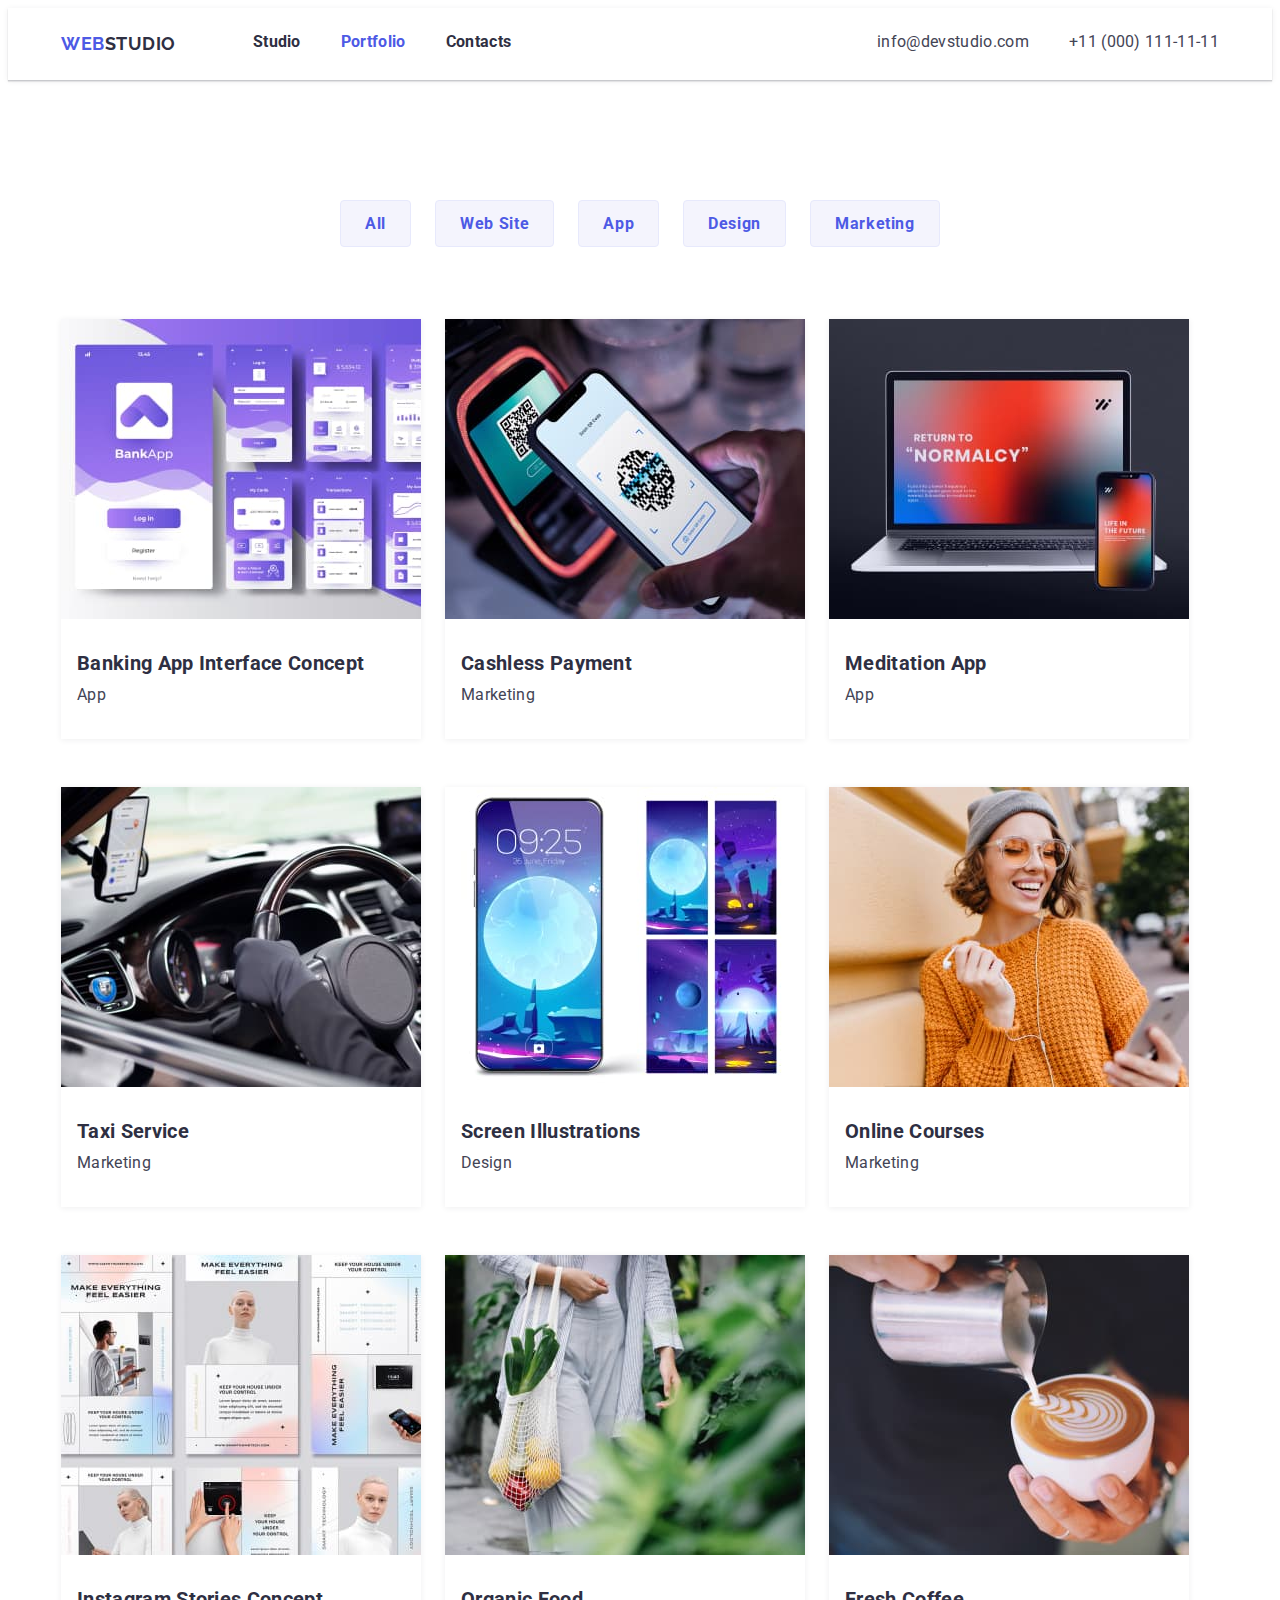
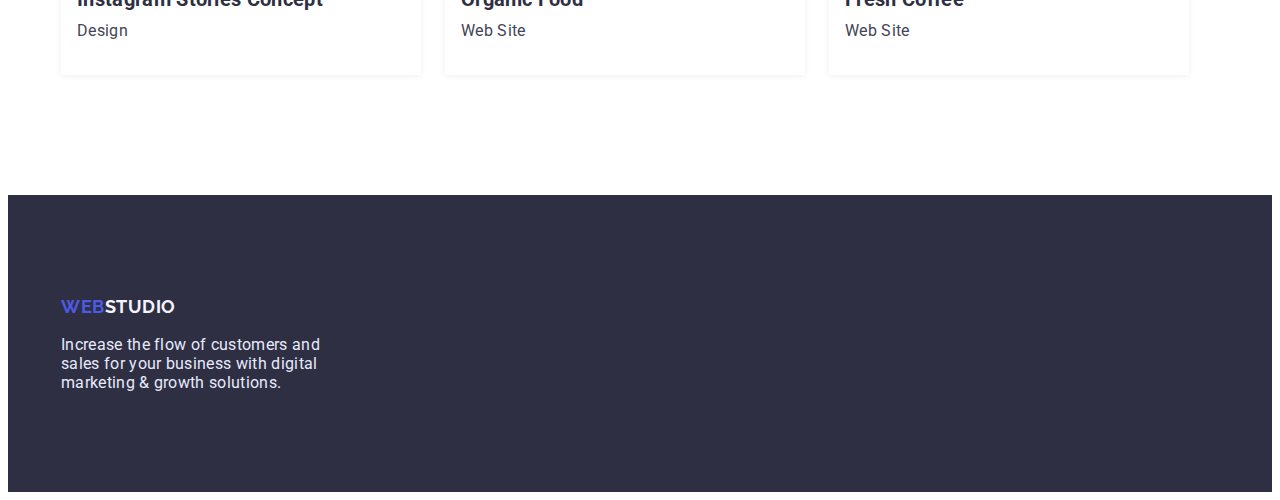
==== portfolio.html @ 912d0351 "cloned" ====
<!DOCTYPE html>
<html lang="en">
  <head>
    <meta charset="UTF-8" />
    <meta http-equiv="X-UA-Compatible" content="IE=edge" />
    <meta name="viewport" content="width=device-width, initial-scale=1.0" />
    <title>Portfolio</title>
    <link
      rel="stylesheet"
      href="https://cdnjs.cloudflare.com/ajax/libs/modern-normalize/1.1.0/modern-normalize.min.css"
      integrity="sha512-wpPYUAdjBVSE4KJnH1VR1HeZfpl1ub8YT/NKx4PuQ5NmX2tKuGu6U/JRp5y+Y8XG2tV+wKQpNHVUX03MfMFn9Q=="
      crossorigin="anonymous"
      referrerpolicy="no-referrer"
    />
    <link rel="preconnect" href="https://fonts.googleapis.com" />
    <link rel="preconnect" href="https://fonts.gstatic.com" crossorigin />
    <link
      href="https://fonts.googleapis.com/css2?family=Raleway:wght@800&family=Roboto:wght@400;700;900&display=swap"
      rel="stylesheet"
    />
    <link rel="stylesheet" href="./css/styles.css" />
  </head>
  <body>
    <!-- header -->
    <header>
      <div class="container header">
        <a href="./index.html" class="logo">Web<span class="logo-header">Studio</span></a>
        <nav class="navigation">
          <ul class="nav-list">
            <li>
              <a href="./index.html" class="nav-global">Studio</a>
            </li>
            <li>
              <a href="./portfolio.html" class="nav-global current">Portfolio</a>
            </li>
            <li>
              <a href="#" class="nav-global">Contacts</a>
            </li>
          </ul>
        </nav>
        <ul class="contacts">
          <li><a href="mailto:info@devstudio.com" class="contact">info@devstudio.com</a></li>
          <li><a href="tel:+110001111111" class="contact">+11 (000) 111-11-11</a></li>
        </ul>
      </div>
    </header>
    <!-- main content -->
    <main>
      <section class="section portfolio">
        <div class="container">
          <h1 class="visually-hidden">Portfolio</h1>
          <ul class="nav-local">
            <li><button class="buttons" type="button">All</button></li>
            <li><button class="buttons" type="button">Web Site</button></li>
            <li><button class="buttons" type="button">App</button></li>
            <li><button class="buttons" type="button">Design</button></li>
            <li><button class="buttons" type="button">Marketing</button></li>
          </ul>
          <ul class="cards">
            <li>
              <img src="./images/banking_app.jpg" width="360" height="300" alt="banking app" />
              <div class="description">
                <h2 class="project-name">Banking App Interface Concept</h2>
                <p class="project-type">App</p>
              </div>
            </li>
            <li>
              <img
                src="./images/cashless_payment.jpg"
                width="360"
                height="300"
                alt="cashless payment"
              />
              <div class="description">
                <h2 class="project-name">Cashless Payment</h2>
                <p class="project-type">Marketing</p>
              </div>
            </li>
            <li>
              <img
                src="./images/meditation_app.jpg"
                width="360"
                height="300"
                alt="meditation app"
              />
              <div class="description">
                <h2 class="project-name">Meditation App</h2>
                <p class="project-type">App</p>
              </div>
            </li>
            <li>
              <img src="./images/taxi_service.jpg" width="360" height="300" alt="taxi service" />
              <div class="description">
                <h2 class="project-name">Taxi Service</h2>
                <p class="project-type">Marketing</p>
              </div>
            </li>
            <li>
              <img
                src="./images/screen_illustrations.jpg"
                width="360"
                height="300"
                alt="screen illustrations"
              />
              <div class="description">
                <h2 class="project-name">Screen Illustrations</h2>
                <p class="project-type">Design</p>
              </div>
            </li>
            <li>
              <img
                src="./images/online_courses.jpg"
                width="360"
                height="300"
                alt="online courses"
              />
              <div class="description">
                <h2 class="project-name">Online Courses</h2>
                <p class="project-type">Marketing</p>
              </div>
            </li>
            <li>
              <img
                src="./images/instagram_stories.jpg"
                width="360"
                height="300"
                alt="instagram stories concept"
              />
              <div class="description">
                <h2 class="project-name">Instagram Stories Concept</h2>
                <p class="project-type">Design</p>
              </div>
            </li>
            <li>
              <img src="./images/organic_food.jpg" width="360" height="300" alt="organic food" />
              <div class="description">
                <h2 class="project-name">Organic Food</h2>
                <p class="project-type">Web Site</p>
              </div>
            </li>
            <li>
              <img src="./images/fresh_coffee.jpg" width="360" height="300" alt="fresh coffee" />
              <div class="description">
                <h2 class="project-name">Fresh Coffee</h2>
                <p class="project-type">Web Site</p>
              </div>
            </li>
          </ul>
        </div>
      </section>
    </main>
    <!-- Footer -->
    <footer class="footer">
      <div class="container">
        <a href="./index.html" class="logo">Web<span class="logo-footer">Studio</span></a>
        <p class="footer-text">
          Increase the flow of customers and sales for your business with digital marketing & growth
          solutions.
        </p>
      </div>
    </footer>
  </body>
</html>
---- css/styles.css ----
:root {
  --primary-brand-color: #4d5ae5;
  --dark-color: #2e2f42;
  --success-color: #31d0aa;
  --text-color: #434455;
  --subtle-text-color: #8e8f99;
  --accent-color: #e7e9fc;
  --light-color: #f4f4fd;
  --pure-white: white;
  --order-active: #404bbf;
}

body {
  font-family: 'Roboto', sans-serif;
  color: var(--text-color);
  font-size: 16px;
  letter-spacing: 0.02em;
}

h1,
h2,
h3,
h4,
h5,
h6,
p {
  margin: 0;
}

img {
  display: block;
  max-width: 100%;
  height: auto;
}
/*
address {
  font-style: normal;
}
button {
  display: block;
  cursor: pointer;
  border: none;
  border-radius: 4px;
}

.section {
  @media screen and (max-width: 1199px) {
    padding-top: 60px;
    padding-bottom: 60px;
  }
  padding-top: 94px;
  padding-bottom: 94px;
}
.list {
  list-style: none;
  padding-left: 0;
  margin: 0;
}
.link {
  text-decoration: none;
  // color: inherit;
}
*/
.section {
  /* @media screen and (max-width: 1199px) {
    padding-top: 96px;
    padding-bottom: 96px;
  } */
  padding-top: 120px;
  padding-bottom: 120px;
}

.container {
  width: 1158px;
  margin: 0 auto;
  padding: 0 15px;
}

header {
  box-shadow: 0px 2px 1px rgba(46, 47, 66, 0.08), 0px 1px 1px rgba(46, 47, 66, 0.16),
    0px 1px 6px rgba(46, 47, 66, 0.08);
  padding: 24px 0;
}

.header {
  display: flex;
}

.navigation {
  margin-left: 77px;
}

.contacts {
  display: flex;
  margin-left: auto;
}

.logo {
  font-family: 'Raleway', sans-serif;
  font-weight: 700;
  font-size: 18px;
  line-height: 1.33;
  letter-spacing: 0.03em;
  text-transform: uppercase;
  text-decoration: none;
  color: var(--primary-brand-color);
}

.logo-header {
  color: var(--dark-color);
}

ul,
ol {
  list-style-type: none;
  margin: 0;
  padding: 0;
}

.nav-list {
  display: flex;
  gap: 40px;
}

.nav-global {
  font-weight: 700;
  font-size: 16px;
  color: var(--dark-color);
  text-decoration: none;
  letter-spacing: 0.02em;
}

.nav-global:hover,
.nav-global:active {
  color: var(--primary-brand-color);
}

.current {
  color: var(--primary-brand-color);
}

.contacts,
.navlist {
  display: flex;
  gap: 40px;
}

.contact {
  color: var(--text-color);
  text-decoration: none;
  letter-spacing: 0.02em;
}

.contact:hover {
  color: var(--primary-brand-color);
}

.order,
.footer {
  background-color: var(--dark-color);
}

.order {
  padding: 192px 0;
  text-align: center;
}

.order h1 {
  font-weight: 700;
  font-size: 56px;
  line-height: 1.07;
  color: var(--pure-white);
  text-align: center;
  letter-spacing: 0.02em;
  width: 496px;
  margin: 0 auto;
}

.order-button {
  cursor: pointer;
  color: var(--pure-white);
  background-color: var(--primary-brand-color);
  font-family: inherit;
  font-weight: 700;
  font-size: 16px;
  line-height: 1.19;
  letter-spacing: 0.04em;
  box-shadow: 0px 4px 4px rgba(0, 0, 0, 0.15);
  border-radius: 4px;
  border-style: none;
  padding: 16px 32px;
  margin-top: 48px;
}

.order-button:hover {
  box-shadow: 0px 1px 6px rgba(46, 47, 66, 0.08), 0px 1px 1px rgba(46, 47, 66, 0.16),
    0px 2px 1px rgba(46, 47, 66, 0.08);
}

.order-button:active {
  background: var(--order-active);
}

.visually-hidden {
  position: absolute;
  width: 1px;
  height: 1px;
  margin: -1px;
  border: 0;
  padding: 0;

  white-space: nowrap;
  clip-path: inset(100%);
  clip: rect(0 0 0 0);
  overflow: hidden;
}

.benefits,
.our-work,
.team-cards {
  display: flex;
  flex-wrap: wrap;
  gap: 24px;
  justify-content: center;
}

.benefits li {
  width: 264px;
}

.benefit-name {
  font-weight: 700;
  font-size: 20px;
  line-height: 1.2;
  letter-spacing: 0.02em;
  color: var(--dark-color);
  margin-bottom: 8px;
}

.benefit-description {
  line-height: 1.5;
}

.our-work li {
  width: 360px;
}

.presentation {
  padding-top: 0;
}

.presentation h2,
.our-team h2 {
  text-transform: capitalize;
  font-weight: 700;
  font-size: 36px;
  line-height: 1.11;
  text-align: center;
  color: var(--dark-color);
  margin-bottom: 72px;
}

.our-team {
  background-color: var(--light-color);
  text-align: center;
}

.our-team h3 {
  font-weight: 700;
  font-size: 20px;
  line-height: 1.2;
  letter-spacing: 0.02em;
  color: var(--dark-color);
  margin-bottom: 8px;
}

.team-cards li {
  width: 264px;
  background-color: #ffffff;
  box-shadow: 0px 1px 6px rgba(46, 47, 66, 0.08), 0px 1px 1px rgba(46, 47, 66, 0.16),
    0px 2px 1px rgba(46, 47, 66, 0.08);
  border-radius: 0px 0px 4px 4px;
}

.card-info {
  padding: 32px 0;
}

.worker-position {
  line-height: 1.5;
}

.buttons {
  cursor: pointer;
  color: var(--primary-brand-color);
  background-color: var(--light-color);
  border: 1px solid var(--accent-color);
  border-radius: 4px;
  font-family: inherit;
  font-size: 16px;
  font-weight: 700;
  line-height: 1.33;
  letter-spacing: 0.04em;
  padding: 12px 24px;
}

.buttons:hover {
  background: var(--primary-brand-color);
  box-shadow: 0px 3px 1px rgba(0, 0, 0, 0.1), 0px 2px 1px rgba(0, 0, 0, 0.08),
    0px 2px 2px rgba(0, 0, 0, 0.12);
  color: var(--pure-white);
}

.nav-local {
  display: flex;
  flex-wrap: wrap;
  margin-bottom: 72px;
  justify-content: center;
  column-gap: 24px;
}

.cards {
  display: flex;
  flex-wrap: wrap;
  row-gap: 48px;
  column-gap: 24px;
}

.cards > li {
  width: 360px;
  box-shadow: 0px 1px 6px rgba(46, 47, 66, 0.08);
}

.description {
  padding: 32px 16px;
  border: 0.5px solid #f4f4fd;
  border: 0;
}

.project-name {
  font-weight: 700;
  font-size: 20px;
  color: var(--dark-color);
  margin-bottom: 8px;
}

.project-type {
  line-height: 1.5;
}

.footer {
  background-color: var(--dark-color);
  padding: 100px 0;
}

.logo-footer {
  color: var(--light-color);
  margin-bottom: 24px;
}

.footer-text {
  color: var(--accent-color);
  width: 264px;
  margin-top: 16px;
}
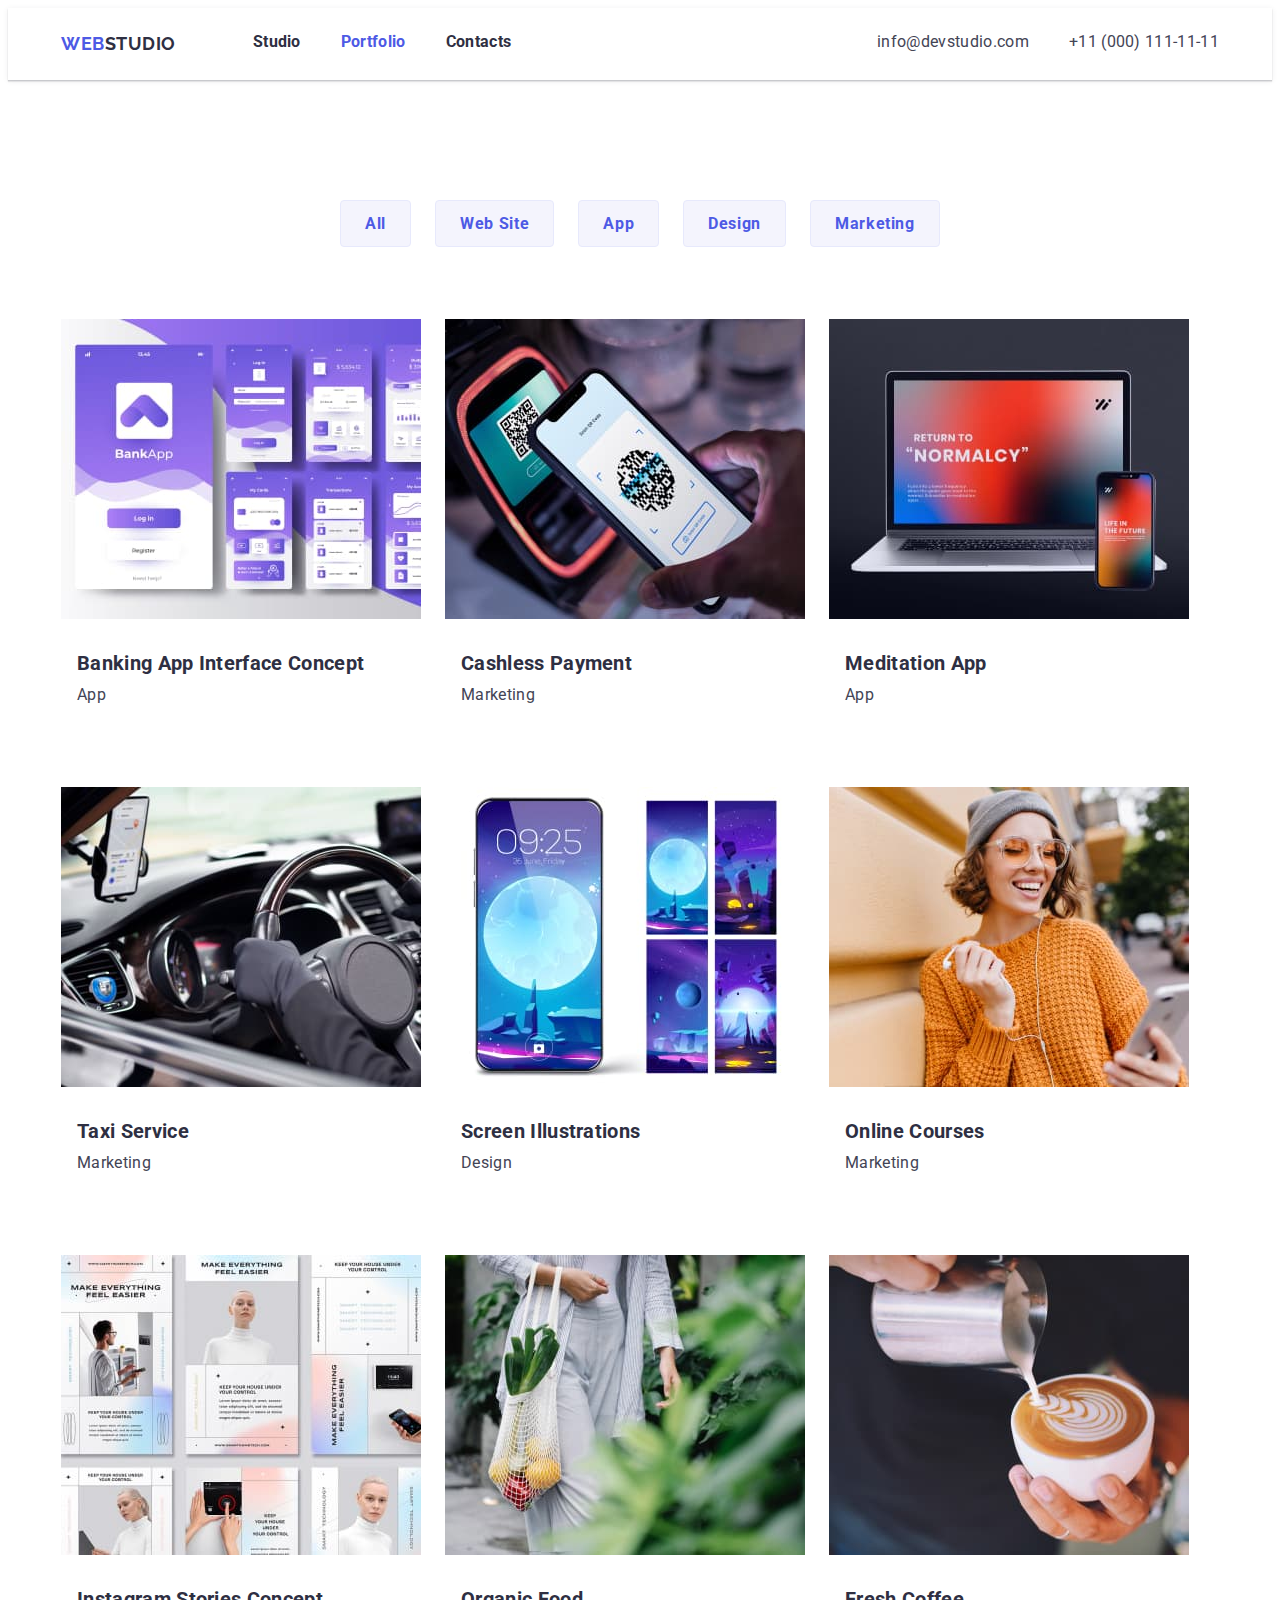
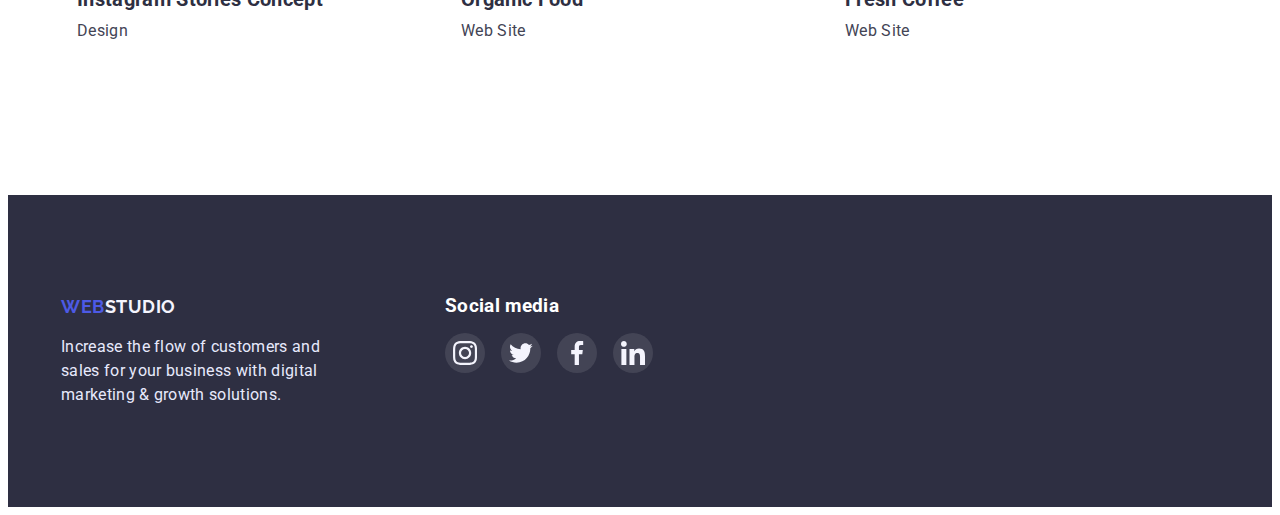
==== commit a6545464: "changed svg, added hovers" ====
--- a/portfolio.html
+++ b/portfolio.html
@@ -152,11 +152,38 @@
     <!-- Footer -->
     <footer class="footer">
       <div class="container">
-        <a href="./index.html" class="logo">Web<span class="logo-footer">Studio</span></a>
-        <p class="footer-text">
-          Increase the flow of customers and sales for your business with digital marketing & growth
-          solutions.
-        </p>
+        <div class="logos">
+          <a href="./index.html" class="logo">Web<span class="logo-footer">Studio</span></a>
+          <p class="footer-text">
+            Increase the flow of customers and sales for your business with digital marketing &
+            growth solutions.
+          </p>
+        </div>
+        <div class="footer-socials">
+          <h3 class="socials-header">Social media</h3>
+          <div class="social-links">
+            <a href="#">
+              <svg width="24" height="24">
+                <use href="./images/icons.svg#icon-instagram2"></use>
+              </svg>
+            </a>
+            <a href="#">
+              <svg width="24" height="24">
+                <use href="./images/icons.svg#icon-twitter1"></use>
+              </svg>
+            </a>
+            <a href="#">
+              <svg width="24" height="24">
+                <use href="./images/icons.svg#icon-facebook1"></use>
+              </svg>
+            </a>
+            <a href="#">
+              <svg width="24" height="24">
+                <use href="./images/icons.svg#icon-linkedin1"></use>
+              </svg>
+            </a>
+          </div>
+        </div>
       </div>
     </footer>
   </body>
--- a/css/styles.css
+++ b/css/styles.css
@@ -8,6 +8,7 @@
   --light-color: #f4f4fd;
   --pure-white: white;
   --order-active: #404bbf;
+  --basic-svg: #afb1b8;
 }
 
 body {
@@ -163,6 +164,11 @@
 .order {
   padding: 192px 0;
   text-align: center;
+  background-image: linear-gradient(rgba(47, 48, 58, 0.7), rgba(47, 48, 58, 0.7)),
+    url('../images/people-office.jpg');
+  background-size: cover;
+  max-width: 1440px;
+  margin: 0 auto;
 }
 
 .order h1 {
@@ -199,6 +205,7 @@
 
 .order-button:active {
   background: var(--order-active);
+  box-shadow: 0px 4px 4px rgba(0, 0, 0, 0.15);
 }
 
 .visually-hidden {
@@ -215,6 +222,15 @@
   overflow: hidden;
 }
 
+.benefit-icon {
+  display: inline-flex;
+  align-items: center;
+  justify-content: center;
+  height: 112px;
+  width: 264px;
+  background-color: var(--light-color);
+}
+
 .benefits,
 .our-work,
 .team-cards {
@@ -234,7 +250,7 @@
   line-height: 1.2;
   letter-spacing: 0.02em;
   color: var(--dark-color);
-  margin-bottom: 8px;
+  margin: 8px 0;
 }
 
 .benefit-description {
@@ -286,8 +302,32 @@
   padding: 32px 0;
 }
 
+.socials {
+  display: flex;
+  padding: 0 4px;
+  justify-content: space-around;
+}
+
+.card-info a {
+  display: inline-flex;
+  align-items: center;
+  justify-content: center;
+
+  width: 40px;
+  height: 40px;
+  background-color: var(--primary-brand-color);
+  text-decoration: none;
+  border-radius: 50%;
+}
+
+.card-info a:hover,
+.card-info a:focus {
+  background-color: var(--success-color);
+}
+
 .worker-position {
   line-height: 1.5;
+  margin-bottom: 8px;
 }
 
 .buttons {
@@ -305,7 +345,7 @@
 }
 
 .buttons:hover {
-  background: var(--primary-brand-color);
+  background-color: var(--primary-brand-color);
   box-shadow: 0px 3px 1px rgba(0, 0, 0, 0.1), 0px 2px 1px rgba(0, 0, 0, 0.08),
     0px 2px 2px rgba(0, 0, 0, 0.12);
   color: var(--pure-white);
@@ -326,7 +366,7 @@
   column-gap: 24px;
 }
 
-.cards > li {
+.cards > li:hover {
   width: 360px;
   box-shadow: 0px 1px 6px rgba(46, 47, 66, 0.08);
 }
@@ -348,11 +388,83 @@
   line-height: 1.5;
 }
 
+.customers-header {
+  text-transform: capitalize;
+  font-weight: 700;
+  font-size: 36px;
+  line-height: 1.11;
+  text-align: center;
+  color: var(--dark-color);
+  margin-bottom: 72px;
+}
+
+.customers-icons {
+  display: flex;
+  align-items: center;
+  justify-content: space-between;
+}
+
+.customers-icons li {
+  display: flex;
+  align-items: center;
+  justify-content: center;
+  width: 168px;
+  height: 88px;
+  border: 1px solid var(--subtle-text-color);
+  border-radius: 4px;
+}
+
+.customers-svg {
+  fill: var(--basic-svg);
+}
+
+.customers-svg:hover,
+.customers-svg:focus {
+  fill: var(--primary-brand-color);
+}
+
 .footer {
   background-color: var(--dark-color);
   padding: 100px 0;
 }
 
+.footer-socials {
+  margin-left: 120px;
+  width: 208px;
+  height: 80px;
+}
+
+.social-links {
+  display: flex;
+  justify-content: space-between;
+  margin-top: 16px;
+}
+
+.footer > .container {
+  display: flex;
+}
+
+.footer-socials a {
+  display: flex;
+  align-items: center;
+  justify-content: center;
+  width: 40px;
+  height: 40px;
+  text-decoration: none;
+  background-color: rgba(255, 255, 255, 0.1);
+  border-radius: 50%;
+}
+
+.footer-socials a:hover,
+.footer-socials a:focus {
+  background-color: var(--success-color);
+}
+
+.socials-header {
+  font-weight: 700;
+  color: var(--pure-white);
+}
+
 .logo-footer {
   color: var(--light-color);
   margin-bottom: 24px;
@@ -361,5 +473,8 @@
 .footer-text {
   color: var(--accent-color);
   width: 264px;
+  height: 72px;
+  line-height: 1.5;
+  letter-spacing: 0.02em;
   margin-top: 16px;
 }
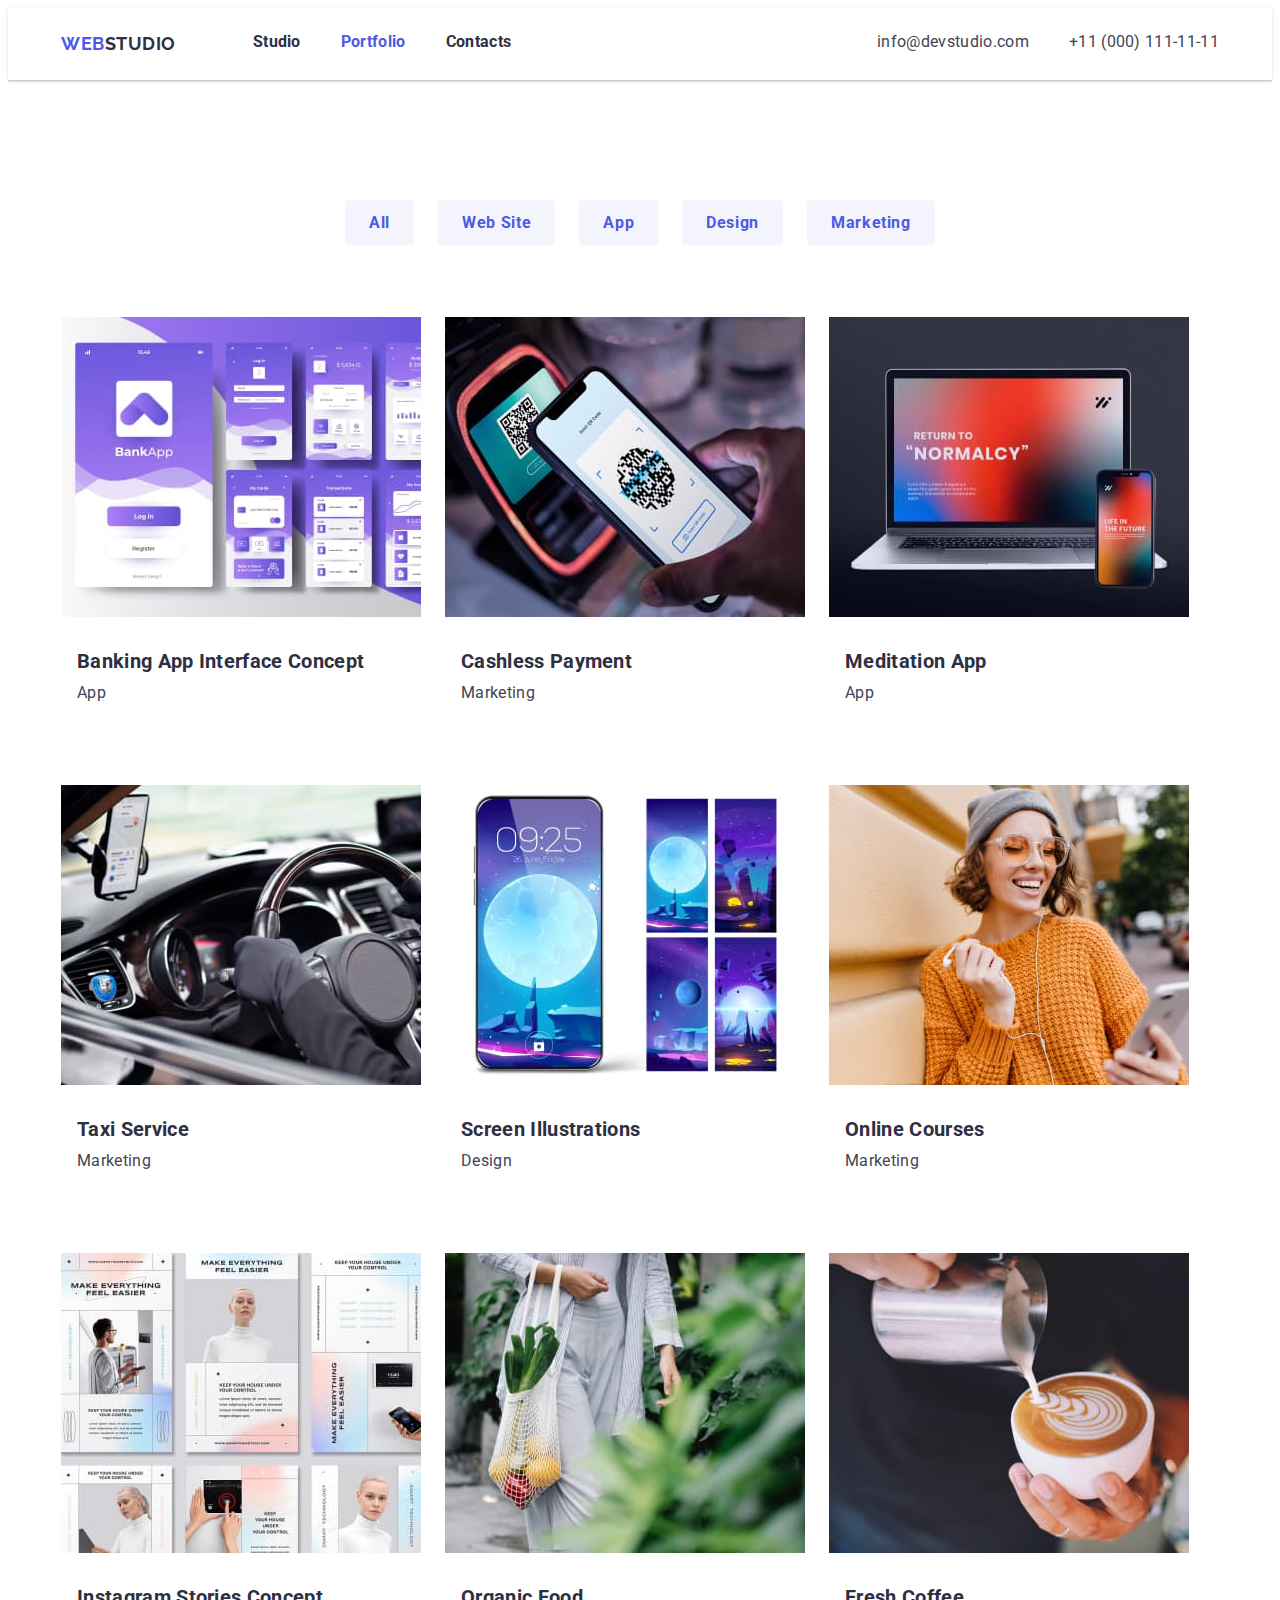
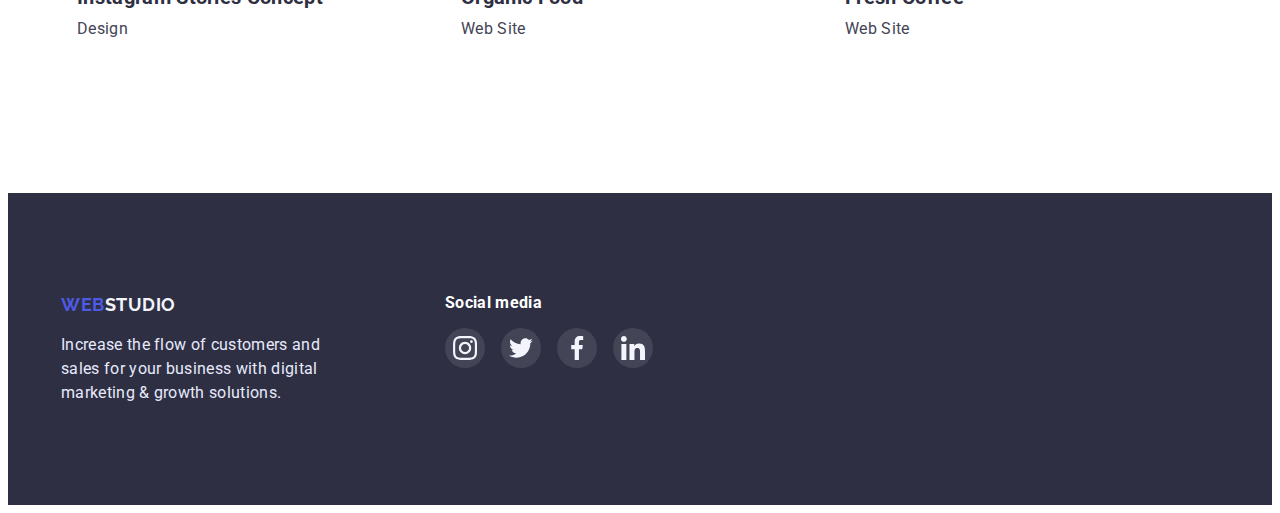
==== commit 410ed59e: "added hovers/focuses/gaps" ====
--- a/portfolio.html
+++ b/portfolio.html
@@ -58,92 +58,110 @@
           </ul>
           <ul class="cards">
             <li>
-              <img src="./images/banking_app.jpg" width="360" height="300" alt="banking app" />
-              <div class="description">
-                <h2 class="project-name">Banking App Interface Concept</h2>
-                <p class="project-type">App</p>
-              </div>
-            </li>
-            <li>
-              <img
-                src="./images/cashless_payment.jpg"
-                width="360"
-                height="300"
-                alt="cashless payment"
-              />
-              <div class="description">
-                <h2 class="project-name">Cashless Payment</h2>
-                <p class="project-type">Marketing</p>
-              </div>
-            </li>
-            <li>
-              <img
-                src="./images/meditation_app.jpg"
-                width="360"
-                height="300"
-                alt="meditation app"
-              />
-              <div class="description">
-                <h2 class="project-name">Meditation App</h2>
-                <p class="project-type">App</p>
-              </div>
-            </li>
-            <li>
-              <img src="./images/taxi_service.jpg" width="360" height="300" alt="taxi service" />
-              <div class="description">
-                <h2 class="project-name">Taxi Service</h2>
-                <p class="project-type">Marketing</p>
-              </div>
-            </li>
-            <li>
-              <img
-                src="./images/screen_illustrations.jpg"
-                width="360"
-                height="300"
-                alt="screen illustrations"
-              />
-              <div class="description">
-                <h2 class="project-name">Screen Illustrations</h2>
-                <p class="project-type">Design</p>
-              </div>
-            </li>
-            <li>
-              <img
-                src="./images/online_courses.jpg"
-                width="360"
-                height="300"
-                alt="online courses"
-              />
-              <div class="description">
-                <h2 class="project-name">Online Courses</h2>
-                <p class="project-type">Marketing</p>
-              </div>
-            </li>
-            <li>
-              <img
-                src="./images/instagram_stories.jpg"
-                width="360"
-                height="300"
-                alt="instagram stories concept"
-              />
-              <div class="description">
-                <h2 class="project-name">Instagram Stories Concept</h2>
-                <p class="project-type">Design</p>
-              </div>
-            </li>
-            <li>
-              <img src="./images/organic_food.jpg" width="360" height="300" alt="organic food" />
-              <div class="description">
-                <h2 class="project-name">Organic Food</h2>
-                <p class="project-type">Web Site</p>
-              </div>
-            </li>
-            <li>
-              <img src="./images/fresh_coffee.jpg" width="360" height="300" alt="fresh coffee" />
-              <div class="description">
-                <h2 class="project-name">Fresh Coffee</h2>
-                <p class="project-type">Web Site</p>
-              </div>
+              <a href="#" class="card-link">
+                <img src="./images/banking_app.jpg" width="360" height="300" alt="banking app" />
+                <div class="description">
+                  <h2 class="project-name">Banking App Interface Concept</h2>
+                  <p class="project-type">App</p>
+                </div>
+              </a>
+            </li>
+            <li>
+              <a href="#" class="card-link">
+                <img
+                  src="./images/cashless_payment.jpg"
+                  width="360"
+                  height="300"
+                  alt="cashless payment"
+                />
+                <div class="description">
+                  <h2 class="project-name">Cashless Payment</h2>
+                  <p class="project-type">Marketing</p>
+                </div>
+              </a>
+            </li>
+            <li>
+              <a href="#" class="card-link">
+                <img
+                  src="./images/meditation_app.jpg"
+                  width="360"
+                  height="300"
+                  alt="meditation app"
+                />
+                <div class="description">
+                  <h2 class="project-name">Meditation App</h2>
+                  <p class="project-type">App</p>
+                </div>
+              </a>
+            </li>
+            <li>
+              <a href="#" class="card-link">
+                <img src="./images/taxi_service.jpg" width="360" height="300" alt="taxi service" />
+                <div class="description">
+                  <h2 class="project-name">Taxi Service</h2>
+                  <p class="project-type">Marketing</p>
+                </div>
+              </a>
+            </li>
+            <li>
+              <a href="#" class="card-link">
+                <img
+                  src="./images/screen_illustrations.jpg"
+                  width="360"
+                  height="300"
+                  alt="screen illustrations"
+                />
+                <div class="description">
+                  <h2 class="project-name">Screen Illustrations</h2>
+                  <p class="project-type">Design</p>
+                </div>
+              </a>
+            </li>
+            <li>
+              <a href="#" class="card-link">
+                <img
+                  src="./images/online_courses.jpg"
+                  width="360"
+                  height="300"
+                  alt="online courses"
+                />
+                <div class="description">
+                  <h2 class="project-name">Online Courses</h2>
+                  <p class="project-type">Marketing</p>
+                </div>
+              </a>
+            </li>
+            <li>
+              <a href="#" class="card-link">
+                <img
+                  src="./images/instagram_stories.jpg"
+                  width="360"
+                  height="300"
+                  alt="instagram stories concept"
+                />
+                <div class="description">
+                  <h2 class="project-name">Instagram Stories Concept</h2>
+                  <p class="project-type">Design</p>
+                </div>
+              </a>
+            </li>
+            <li>
+              <a href="#" class="card-link">
+                <img src="./images/organic_food.jpg" width="360" height="300" alt="organic food" />
+                <div class="description">
+                  <h2 class="project-name">Organic Food</h2>
+                  <p class="project-type">Web Site</p>
+                </div>
+              </a>
+            </li>
+            <li>
+              <a href="#" class="card-link">
+                <img src="./images/fresh_coffee.jpg" width="360" height="300" alt="fresh coffee" />
+                <div class="description">
+                  <h2 class="project-name">Fresh Coffee</h2>
+                  <p class="project-type">Web Site</p>
+                </div>
+              </a>
             </li>
           </ul>
         </div>
@@ -160,29 +178,37 @@
           </p>
         </div>
         <div class="footer-socials">
-          <h3 class="socials-header">Social media</h3>
-          <div class="social-links">
-            <a href="#">
-              <svg width="24" height="24">
-                <use href="./images/icons.svg#icon-instagram2"></use>
-              </svg>
-            </a>
-            <a href="#">
-              <svg width="24" height="24">
-                <use href="./images/icons.svg#icon-twitter1"></use>
-              </svg>
-            </a>
-            <a href="#">
-              <svg width="24" height="24">
-                <use href="./images/icons.svg#icon-facebook1"></use>
-              </svg>
-            </a>
-            <a href="#">
-              <svg width="24" height="24">
-                <use href="./images/icons.svg#icon-linkedin1"></use>
-              </svg>
-            </a>
-          </div>
+          <p>Social media</p>
+          <ul class="social-links">
+            <li class="social-links-el">
+              <a href="#">
+                <svg width="24" height="24">
+                  <use href="./images/icons.svg#icon-instagram2"></use>
+                </svg>
+              </a>
+            </li>
+            <li class="social-links-el">
+              <a href="#">
+                <svg width="24" height="24">
+                  <use href="./images/icons.svg#icon-twitter1"></use>
+                </svg>
+              </a>
+            </li>
+            <li class="social-links-el">
+              <a href="#">
+                <svg width="24" height="24">
+                  <use href="./images/icons.svg#icon-facebook1"></use>
+                </svg>
+              </a>
+            </li>
+            <li class="social-links-el">
+              <a href="#">
+                <svg width="24" height="24">
+                  <use href="./images/icons.svg#icon-linkedin1"></use>
+                </svg>
+              </a>
+            </li>
+          </ul>
         </div>
       </div>
     </footer>
--- a/css/styles.css
+++ b/css/styles.css
@@ -167,7 +167,9 @@
   background-image: linear-gradient(rgba(47, 48, 58, 0.7), rgba(47, 48, 58, 0.7)),
     url('../images/people-office.jpg');
   background-size: cover;
+  background-repeat: no-repeat;
   max-width: 1440px;
+  height: 603px;
   margin: 0 auto;
 }
 
@@ -290,7 +292,7 @@
   margin-bottom: 8px;
 }
 
-.team-cards li {
+.team-cards > li {
   width: 264px;
   background-color: #ffffff;
   box-shadow: 0px 1px 6px rgba(46, 47, 66, 0.08), 0px 1px 1px rgba(46, 47, 66, 0.16),
@@ -304,15 +306,14 @@
 
 .socials {
   display: flex;
-  padding: 0 4px;
-  justify-content: space-around;
+  justify-content: center;
+  gap: 24px;
 }
 
 .card-info a {
-  display: inline-flex;
+  display: flex;
   align-items: center;
   justify-content: center;
-
   width: 40px;
   height: 40px;
   background-color: var(--primary-brand-color);
@@ -342,9 +343,11 @@
   line-height: 1.33;
   letter-spacing: 0.04em;
   padding: 12px 24px;
-}
-
-.buttons:hover {
+  border: transparent;
+}
+
+.buttons:hover,
+.buttons:focus {
   background-color: var(--primary-brand-color);
   box-shadow: 0px 3px 1px rgba(0, 0, 0, 0.1), 0px 2px 1px rgba(0, 0, 0, 0.08),
     0px 2px 2px rgba(0, 0, 0, 0.12);
@@ -366,8 +369,13 @@
   column-gap: 24px;
 }
 
-.cards > li:hover {
-  width: 360px;
+.card-link {
+  display: block;
+  text-decoration: none;
+}
+
+.card-link:hover,
+.card-link:focus {
   box-shadow: 0px 1px 6px rgba(46, 47, 66, 0.08);
 }
 
@@ -377,6 +385,14 @@
   border: 0;
 }
 
+.description p {
+  color: var(--text-color);
+  font-weight: 400;
+  font-size: 16px;
+  line-height: 1.5;
+  letter-spacing: 0.02em;
+}
+
 .project-name {
   font-weight: 700;
   font-size: 20px;
@@ -401,26 +417,27 @@
 .customers-icons {
   display: flex;
   align-items: center;
-  justify-content: space-between;
-}
-
-.customers-icons li {
+  gap: 24px;
+}
+
+.customers-icons a {
   display: flex;
   align-items: center;
   justify-content: center;
   width: 168px;
   height: 88px;
-  border: 1px solid var(--subtle-text-color);
+  border: 1px solid currentColor;
   border-radius: 4px;
+  color: var(--subtle-text-color);
 }
 
 .customers-svg {
-  fill: var(--basic-svg);
-}
-
-.customers-svg:hover,
-.customers-svg:focus {
-  fill: var(--primary-brand-color);
+  fill: currentColor;
+}
+
+.customers-icons a:hover,
+.customers-icons a:focus {
+  color: var(--primary-brand-color);
 }
 
 .footer {
@@ -430,13 +447,11 @@
 
 .footer-socials {
   margin-left: 120px;
-  width: 208px;
-  height: 80px;
 }
 
 .social-links {
   display: flex;
-  justify-content: space-between;
+  gap: 16px;
   margin-top: 16px;
 }
 
@@ -444,7 +459,7 @@
   display: flex;
 }
 
-.footer-socials a {
+.footer-socials li {
   display: flex;
   align-items: center;
   justify-content: center;
@@ -455,12 +470,18 @@
   border-radius: 50%;
 }
 
-.footer-socials a:hover,
-.footer-socials a:focus {
+.social-links-el a {
+  display: flex;
+  align-items: center;
+  justify-content: center;
+}
+
+.footer-socials li:hover,
+.footer-socials li:focus {
   background-color: var(--success-color);
 }
 
-.socials-header {
+.footer-socials > p {
   font-weight: 700;
   color: var(--pure-white);
 }
